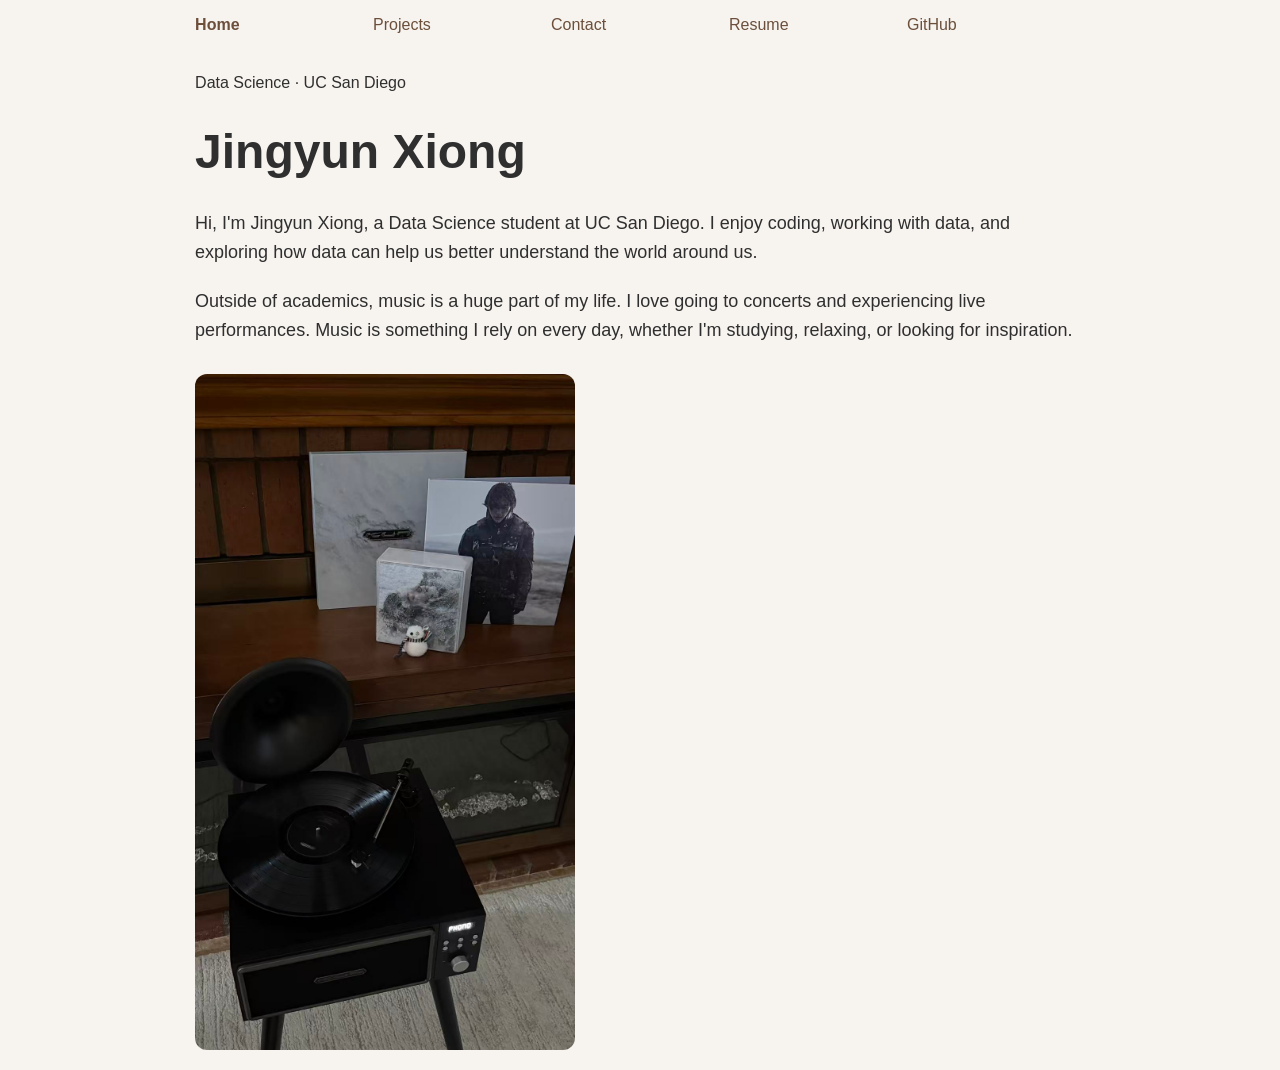
==== index.html @ f16454d5 "update" ====
<!DOCTYPE html>
<html lang="en">
<head>
    <meta charset="UTF-8">
    <meta name="viewport" content="width=device-width, initial-scale=1.0">
    <title>Jingyun Xiong: Personal site and portfolio</title>
    <link rel="stylesheet" href="style.css">
</head>
<body>
    <nav>
        <a href="./" class="current">Home</a>
        <a href="projects/">Projects</a>
        <a href="contact/">Contact</a>
        <a href="resume/">Resume</a>
        <a href="https://github.com/j8xiong-beep" target="_blank">GitHub</a>
    </nav>

    <div class="intro">

        <div class="intro-text">
            <div class="small-title">Data Science · UC San Diego</div>
    
            <h1>Jingyun Xiong</h1>
    
            <p>
                Hi, I'm Jingyun Xiong, a Data Science student at UC San Diego.
                I enjoy coding, working with data, and exploring how data can help us
                better understand the world around us.
            </p>
    
            <p>
                Outside of academics, music is a huge part of my life. I love going
                to concerts and experiencing live performances. Music is something
                I rely on every day, whether I'm studying, relaxing, or looking for
                inspiration.
            </p>
        </div>
    
        <div>
            <img src="images/photo.jpeg" alt="A photo from my personal life" width="400">
        </div>
    
    </div>
    
    </body>

</html>
---- style.css ----
body {
    font-family: Arial, sans-serif;
    max-width: 100ch;
    margin: auto;
    padding: 1em;
    background-color: #f7f3ef;
    color: #2f2f2f;
}

nav {
    display: flex;
    margin-bottom: 40px;
}

nav a {
    flex: 1;
    text-decoration: none;
    color: #6b4f3b;
}

nav a:hover {
    text-decoration: underline;
}

h1 {
    font-size: 48px;
    margin-bottom: 30px;
}

h2 {
    font-size: 28px;
    margin-top: 35px;
    margin-bottom: 18px;
}

h3 {
    font-size: 20px;
    margin-top: 20px;
    margin-bottom: 10px;
}

p {
    font-size: 18px;
    line-height: 1.6;
    margin-bottom: 20px;
}

ul {
    font-size: 17px;
    line-height: 1.5;
    margin-bottom: 25px;
}

section {
    margin-bottom: 35px;
}

article {
    margin-bottom: 28px;
}

img {
    width: 380px;
    border-radius: 12px;
    margin-top: 10px;
}

.project {
    margin-top: 40px;
    margin-bottom: 50px;
    padding: 25px;
    background-color: white;
    border-radius: 12px;
}

.project h2 {
    font-size: 28px;
    margin-top: 0;
}

.project p {
    font-size: 16px;
    line-height: 1.6;
}

.project a {
    color: #6b4f3b;
    font-weight: bold;
    text-decoration: none;
}

.project a:hover {
    text-decoration: underline;
}

section {
    margin-bottom: 45px;
}

h2 {
    font-size: 28px;
    margin-bottom: 20px;
    padding-bottom: 8px;
    border-bottom: 1px solid #d6cec5;
}

h3 {
    font-size: 20px;
    margin-bottom: 8px;
}

section p {
    max-width: 760px;
}

ul {
    padding-left: 22px;
}

li {
    margin-bottom: 5px;
}

article {
    padding: 18px 0;
    border-bottom: 1px solid #e2ddd7;
}

article:last-child {
    border-bottom: none;
}

nav a.current {
    font-weight: bold;
}
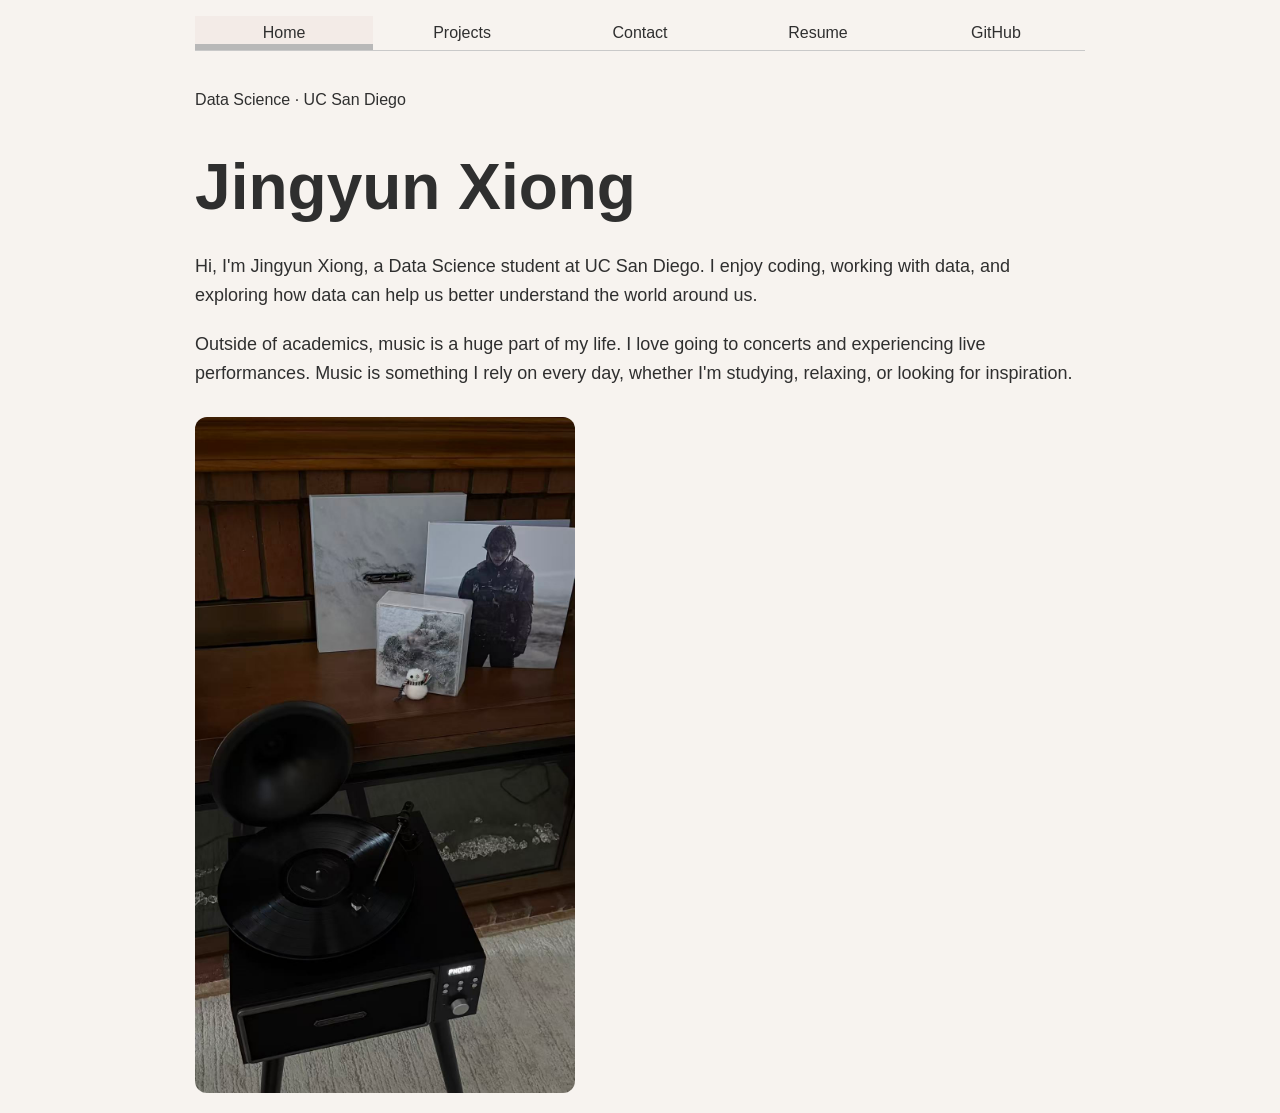
==== commit 89c5db13: "add global JavaScript file" ====
--- a/index.html
+++ b/index.html
@@ -5,7 +5,10 @@
     <meta name="viewport" content="width=device-width, initial-scale=1.0">
     <title>Jingyun Xiong: Personal site and portfolio</title>
     <link rel="stylesheet" href="style.css">
+
+    <script type="module" src="global.js"></script>
 </head>
+
 <body>
     <nav>
         <a href="./" class="current">Home</a>
--- a/style.css
+++ b/style.css
@@ -1,3 +1,7 @@
+:root {
+    --color-accent: #90776d;
+}
+
 body {
     font-family: Arial, sans-serif;
     max-width: 100ch;
@@ -10,20 +14,53 @@
 nav {
     display: flex;
     margin-bottom: 40px;
+    border-bottom: 1px solid #c9c9c9;
 }
 
 nav a {
     flex: 1;
     text-decoration: none;
-    color: #6b4f3b;
+    color: inherit;
+    text-align: center;
+    padding: 0.5em;
 }
 
 nav a:hover {
-    text-decoration: underline;
+    text-decoration: none;
+    border-bottom: 0.4em solid var(--color-accent);
+    padding-bottom: 0.1em;
+}
+
+nav a.current {
+    border-bottom: 0.4em solid #b8b8b8;
+    padding-bottom: 0.1em;
+    background-color: #f3ebe7;
+}
+
+input,
+textarea,
+button {
+    font: inherit;
+}
+
+form {
+    display: grid;
+    grid-template-columns: auto 1fr;
+    gap: 1em;
+}
+
+label {
+    display: grid;
+    grid-template-columns: subgrid;
+    grid-column: 1 / -1;
+}
+
+button {
+    grid-column: 1 / -1;
 }
 
 h1 {
-    font-size: 48px;
+    font-size: 400%;
     margin-bottom: 30px;
 }
 
@@ -93,6 +130,27 @@
     text-decoration: underline;
 }
 
+.projects {
+    display: grid;
+    grid-template-columns: repeat(auto-fill, minmax(15em, 1fr));
+    gap: 1em;
+}
+
+.projects article {
+    display: grid;
+    grid-template-rows: subgrid;
+    grid-row: span 3;
+    margin: 0;
+}
+
+.projects h2 {
+    margin: 0;
+}
+
+.projects img {
+    width: 100%;
+}
+
 section {
     margin-bottom: 45px;
 }
@@ -130,6 +188,12 @@
     border-bottom: none;
 }
 
-nav a.current {
-    font-weight: bold;
-}+h1,
+h2,
+h3,
+h4,
+h5,
+h6 {
+    line-height: 1.1;
+    text-wrap: balance;
+}
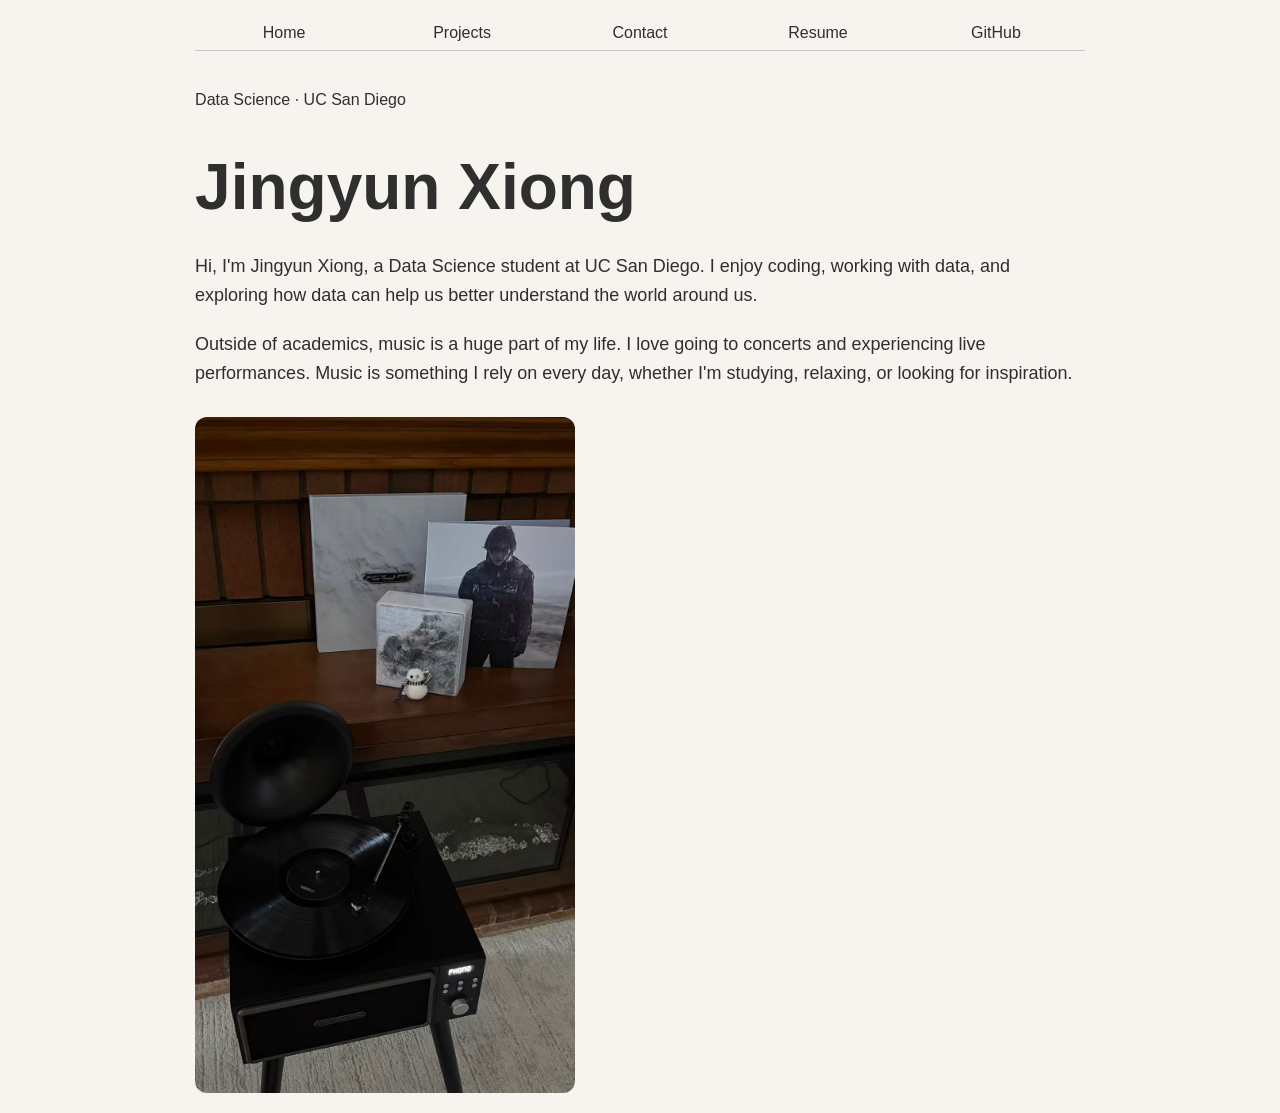
==== commit ddda2c7f: "update" ====
--- a/index.html
+++ b/index.html
@@ -11,7 +11,7 @@
 
 <body>
     <nav>
-        <a href="./" class="current">Home</a>
+        <a href="./">Home</a>
         <a href="projects/">Projects</a>
         <a href="contact/">Contact</a>
         <a href="resume/">Resume</a>
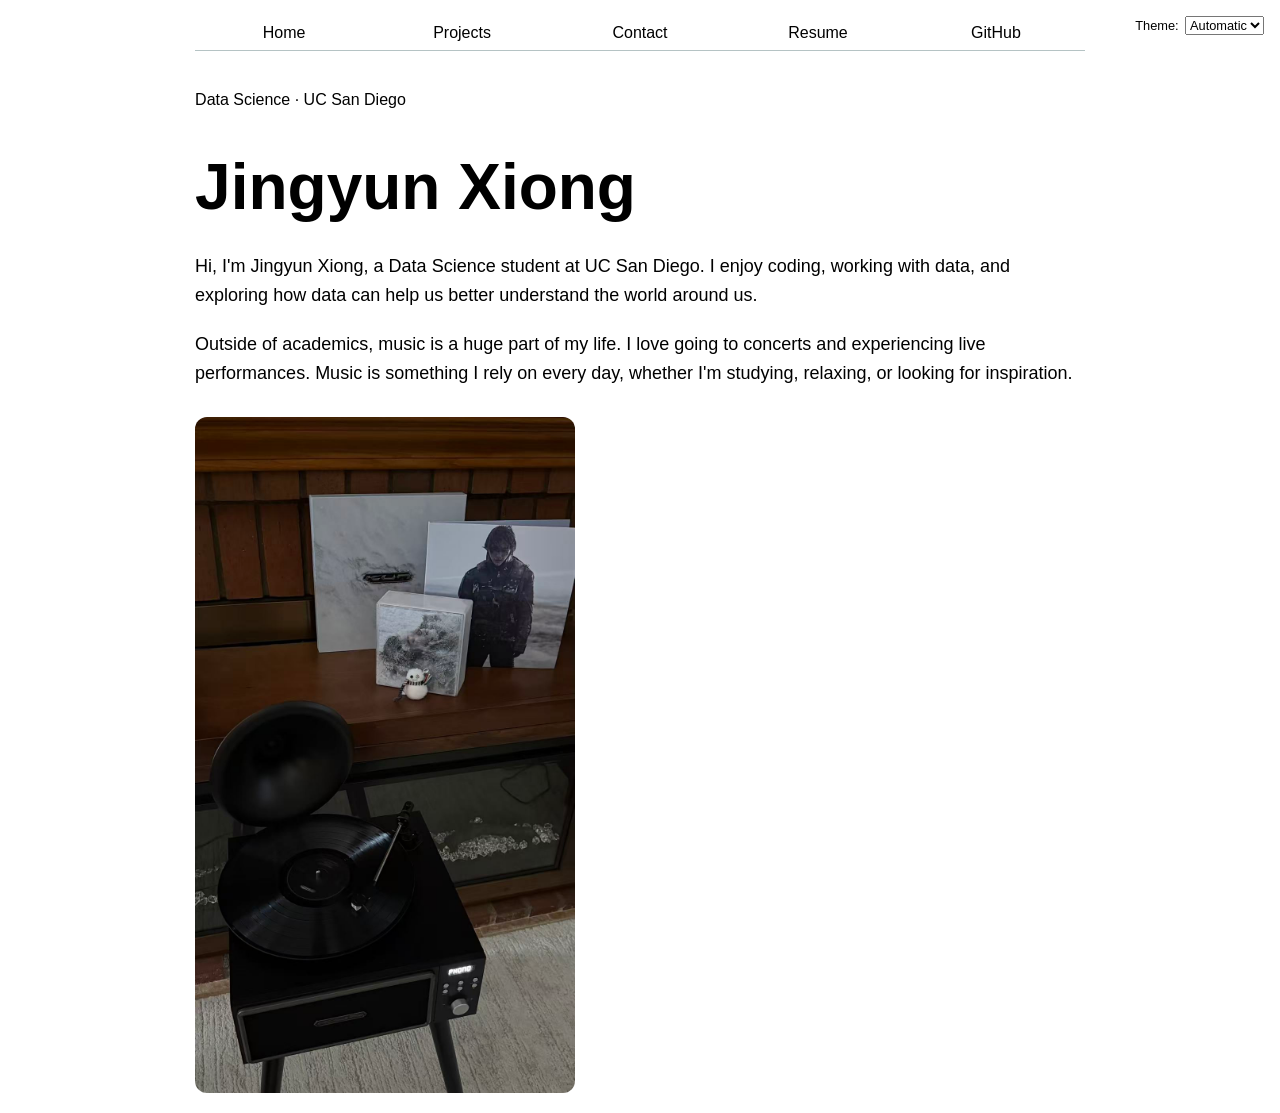
==== commit 411a3ef6: "update" ====
--- a/index.html
+++ b/index.html
@@ -6,17 +6,10 @@
     <title>Jingyun Xiong: Personal site and portfolio</title>
     <link rel="stylesheet" href="style.css">
 
-    <script type="module" src="global.js"></script>
+    <script type="module" src="../global.js"></script>
 </head>
 
 <body>
-    <nav>
-        <a href="./">Home</a>
-        <a href="projects/">Projects</a>
-        <a href="contact/">Contact</a>
-        <a href="resume/">Resume</a>
-        <a href="https://github.com/j8xiong-beep" target="_blank">GitHub</a>
-    </nav>
 
     <div class="intro">
 
--- a/style.css
+++ b/style.css
@@ -1,4 +1,5 @@
 :root {
+    color-scheme: light dark;
     --color-accent: #90776d;
 }
 
@@ -7,14 +8,15 @@
     max-width: 100ch;
     margin: auto;
     padding: 1em;
-    background-color: #f7f3ef;
-    color: #2f2f2f;
+    background-color: canvas;
+    color: canvastext;
 }
 
 nav {
+    --border-color: oklch(50% 10% 200 / 40%);
     display: flex;
     margin-bottom: 40px;
-    border-bottom: 1px solid #c9c9c9;
+    border-bottom: 1px solid var(--border-color);
 }
 
 nav a {
@@ -32,14 +34,15 @@
 }
 
 nav a.current {
-    border-bottom: 0.4em solid #b8b8b8;
+    border-bottom: 0.4em solid var(--border-color);
     padding-bottom: 0.1em;
-    background-color: #f3ebe7;
+    background-color: color-mix(in oklch, var(--color-accent), canvas 85%);
 }
 
 input,
 textarea,
-button {
+button,
+select {
     font: inherit;
 }
 
@@ -106,7 +109,7 @@
     margin-top: 40px;
     margin-bottom: 50px;
     padding: 25px;
-    background-color: white;
+    background-color: color-mix(in oklch, canvastext 5%, canvas);
     border-radius: 12px;
 }
 
@@ -197,3 +200,13 @@
     line-height: 1.1;
     text-wrap: balance;
 }
+
+.color-scheme {
+    position: absolute;
+    top: 1rem;
+    right: 1rem;
+    font-size: 80%;
+    display: flex;
+    align-items: center;
+    gap: 0.5em;
+}
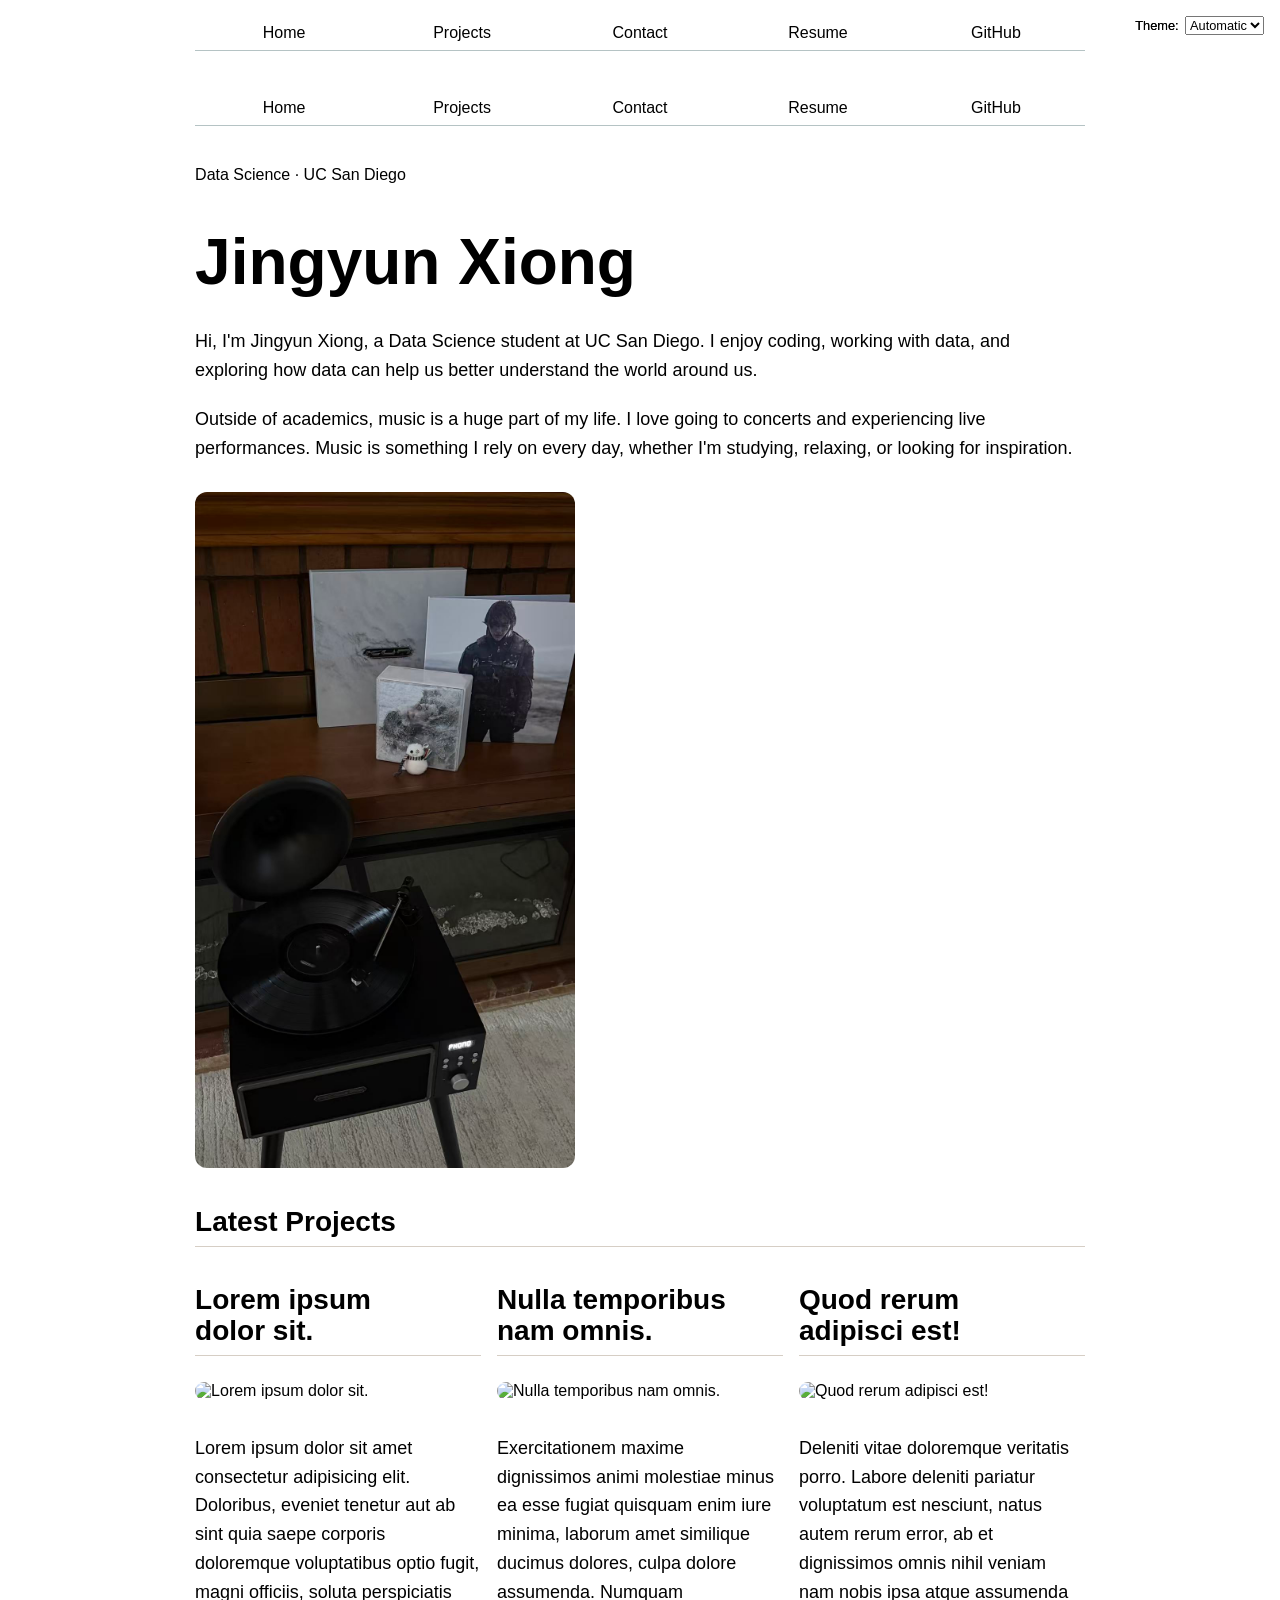
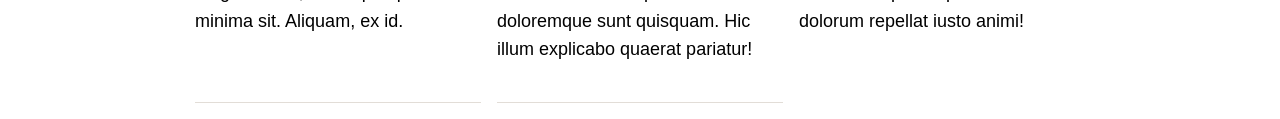
==== commit 94e7cd21: "update" ====
--- a/index.html
+++ b/index.html
@@ -6,7 +6,8 @@
     <title>Jingyun Xiong: Personal site and portfolio</title>
     <link rel="stylesheet" href="style.css">
 
-    <script type="module" src="../global.js"></script>
+    <script type="module" src="global.js"></script>
+    <script type="module" src="index.js"></script>
 </head>
 
 <body>
@@ -37,6 +38,11 @@
         </div>
     
     </div>
+
+    <h2>Latest Projects</h2>
+
+    <div class="projects">
+    </div>
     
     </body>
 
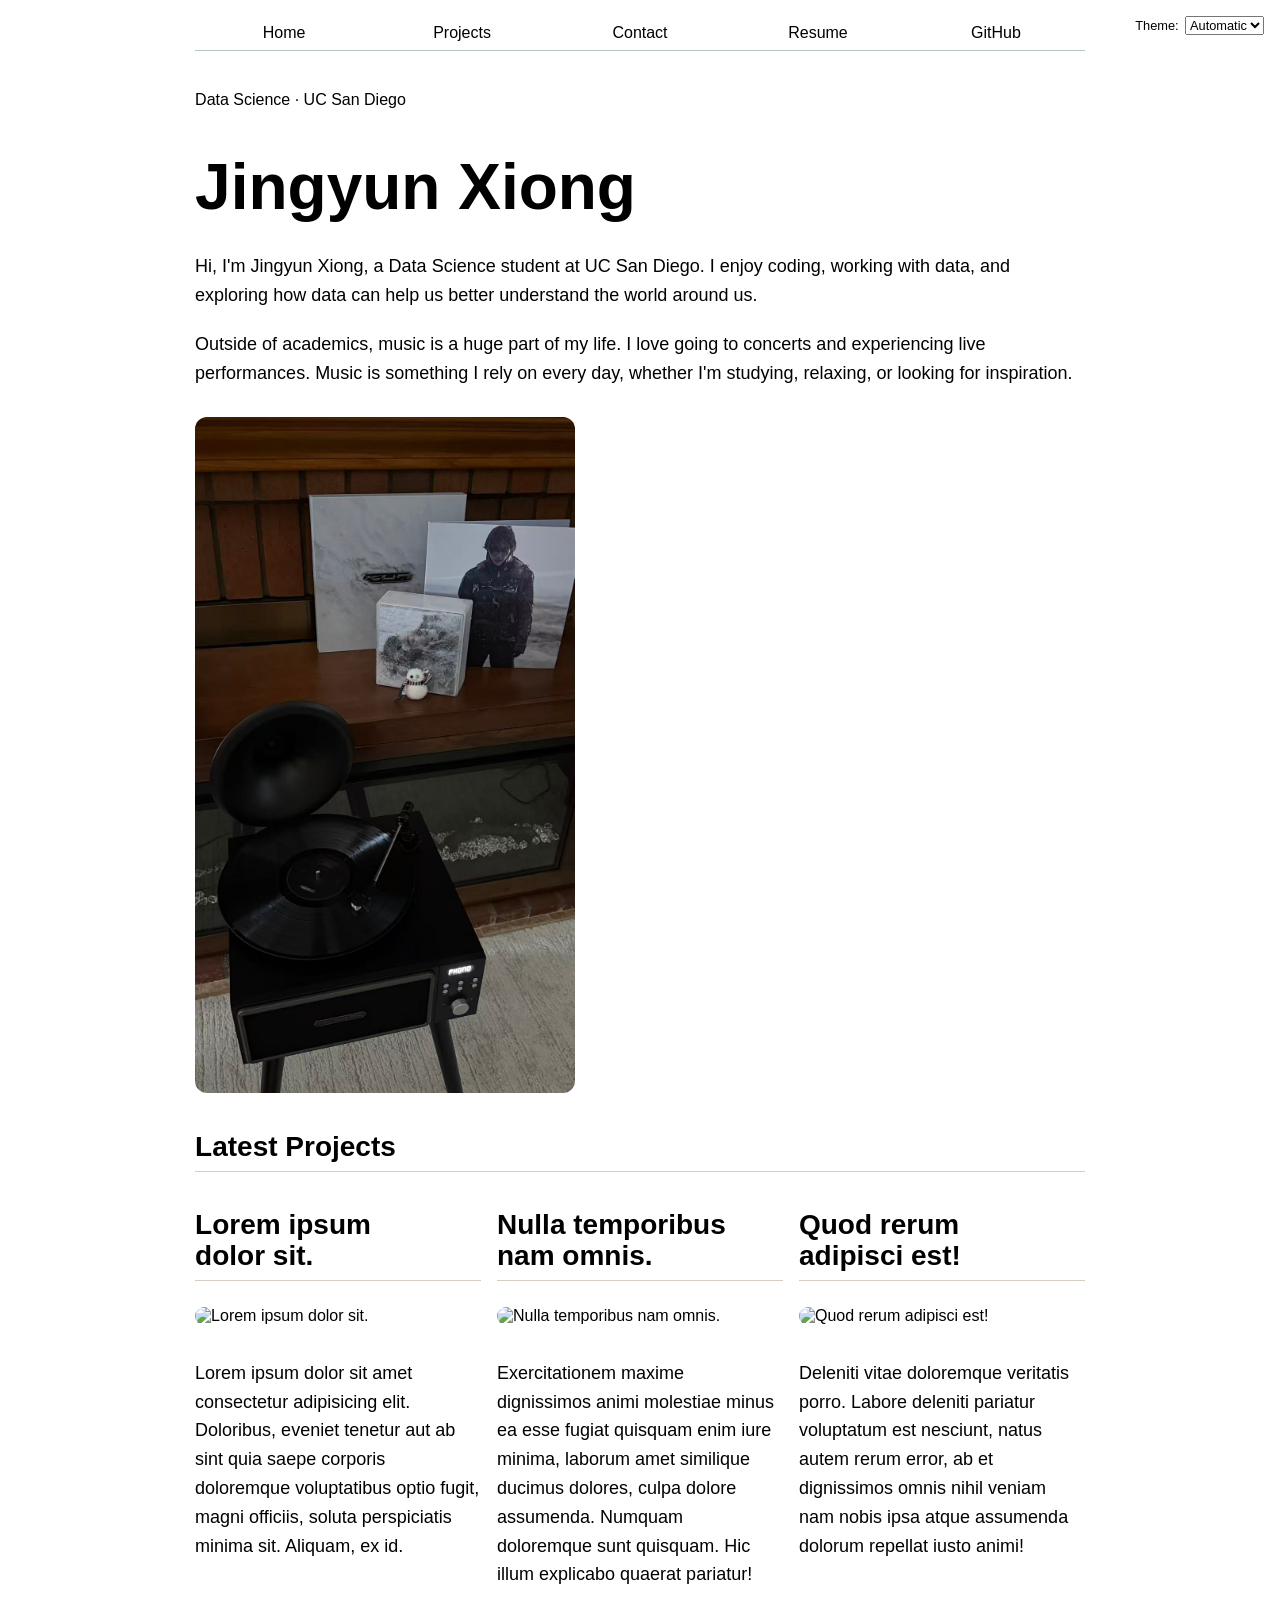
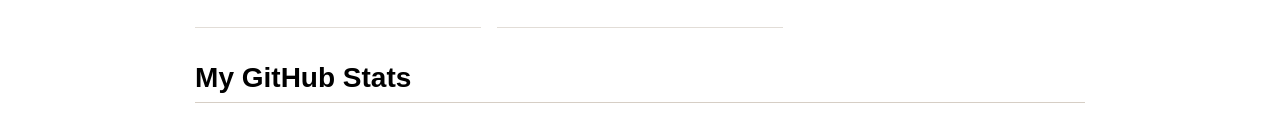
==== commit bd814493: "update" ====
--- a/index.html
+++ b/index.html
@@ -43,6 +43,10 @@
 
     <div class="projects">
     </div>
+
+    <h2>My GitHub Stats</h2>
+
+    <div id="profile-stats"></div>
     
     </body>
 
--- a/style.css
+++ b/style.css
@@ -210,3 +210,22 @@
     align-items: center;
     gap: 0.5em;
 }
+
+
+#profile-stats dl {
+    display: grid;
+    grid-template-columns: repeat(4, 1fr);
+    gap: 0.5em 1em;
+}
+
+#profile-stats dt {
+    grid-row: 1;
+    font-size: 0.8em;
+    color: gray;
+}
+
+#profile-stats dd {
+    grid-row: 2;
+    margin: 0;
+    font-size: 1.8em;
+}
